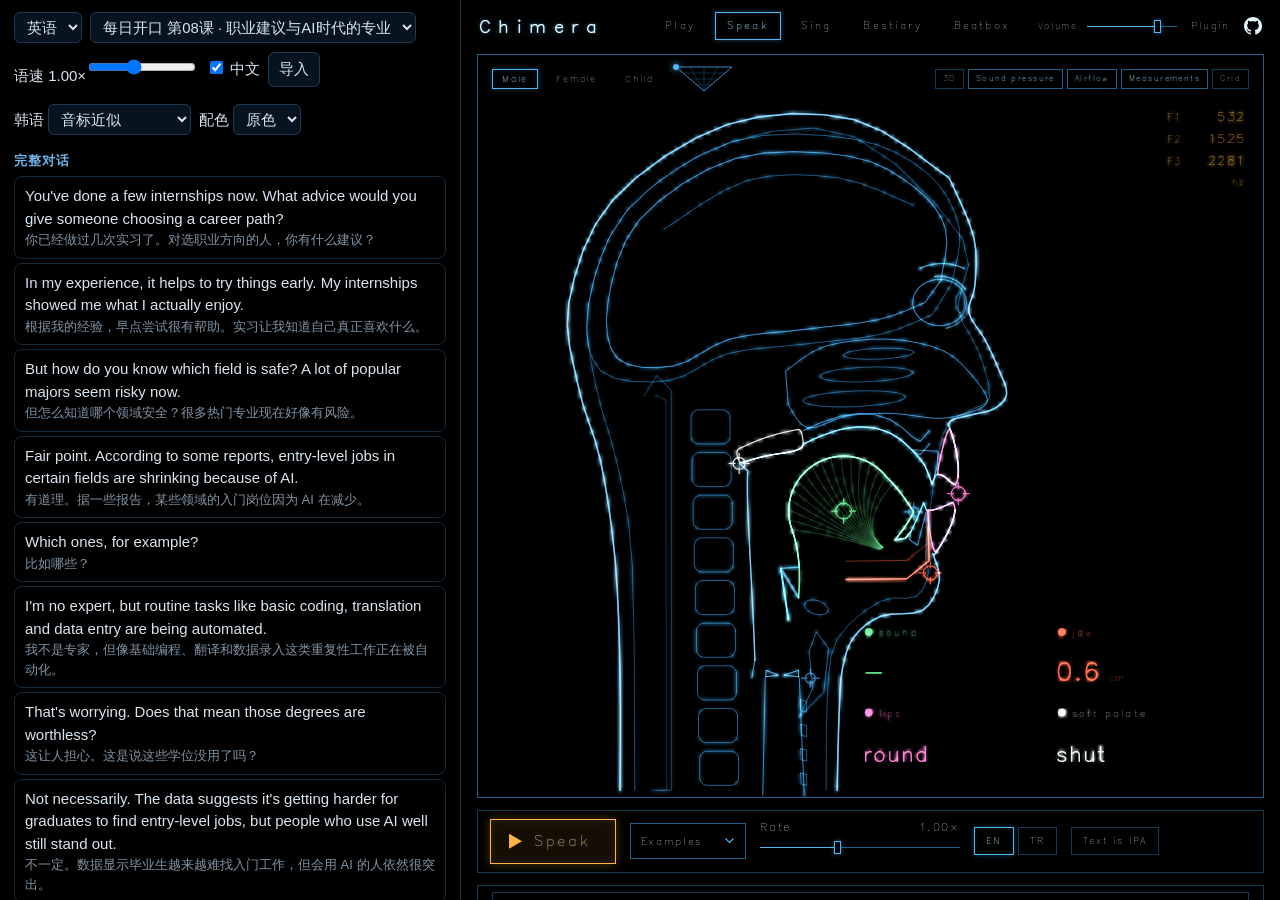
==== lesson.html @ f8e3f6cb "Update lessons" ====
<!doctype html><meta charset=utf-8><meta name=viewport content="width=device-width,initial-scale=1">
<title>每日开口 · 口型跟读</title>
<style>
html,body{margin:0;height:100%;background:#000;color:#d8e4ee;font:15px/1.5 -apple-system,"PingFang SC",sans-serif}
#app{display:grid;grid-template-columns:minmax(300px,36%) 1fr;height:100%}
#left{overflow:auto;padding:12px 14px;border-right:1px solid #1d3a52}
#wrap{overflow:hidden;position:relative;height:100%}iframe{width:100%;height:100%;border:0;transform-origin:var(--ox,55%) var(--oy,60%)}
button{background:#071420;color:#d8e4ee;border:1px solid #1d3a52;border-radius:6px;padding:5px 10px;font:inherit;cursor:pointer}select,input{background:#071420;color:#d8e4ee;border:1px solid #1d3a52;border-radius:6px;padding:5px 8px;font:inherit}
h3{margin:16px 0 6px;font-size:13px;color:#6fb4e8;letter-spacing:.08em}
.ln{padding:8px 10px;margin:4px 0;border:1px solid #12293c;border-radius:8px;cursor:pointer}
.ln:hover{border-color:#3d86bf}.ln.on{border-color:#f5a623;background:#1a1405}
.zh{color:#7f93a4;font-size:13px}.bar{display:flex;gap:8px;align-items:center;flex-wrap:wrap}
@media(max-width:800px){#app{grid-template-columns:1fr;grid-template-rows:45% 55%}}
</style>
<div id=app><div id=left><div class=bar><select id=lg><option value=en>英语</option><option value=de>德语</option><option value=ko>韩语</option></select><select id=ls></select><label>语速 <span id=rv>1.0×</span><input id=rate type=range min=.5 max=1.8 step=.05 value=1 style="width:90px"></label><label><input id=zh type=checkbox checked> 中文</label><button id=imp type=button>导入</button><button id=del type=button style="display:none">删除导入</button><input id=file type=file multiple accept=".html,.htm,.json,.txt,.md,.csv" style="display:none"><div class=bar style="margin-top:8px"><label>韩语 <select id=km><option value=ipa>音标近似</option><option value=sing>内置韩语（唱）</option></select></label><label>配色 <select id=th><option value="">原色</option><option value="sepia(.6) hue-rotate(-30deg) saturate(1.5) brightness(1.1)">暖色</option><option value="grayscale(1) brightness(1.15) contrast(1.1)">灰白</option><option value="hue-rotate(110deg) saturate(1.2)">绿色</option></select></label></div></div><div id=list></div></div>
<div id=wrap><iframe id=f src="index.html" allow="autoplay"></iframe></div></div>
<script src=ko_ipa.js></script>
<script>
let L=[],cur=0;const $=id=>document.getElementById(id),f=$('f');
function fx(){f.style.filter=$('th').value;try{localStorage.fx=JSON.stringify([$('th').selectedIndex])}catch(e){}}
function nocaps(){try{const d=f.contentDocument;if(d&&!d.getElementById('nc')){const st=d.createElement('style');st.id='nc';st.textContent='*{text-transform:none!important}';d.head.appendChild(st);const P=f.contentWindow.CanvasRenderingContext2D.prototype,o=P.fillText;P.fillText=function(t,...r){if(typeof t==='string'&&/^[A-Z][A-Z' .:,\-]{1,}$/.test(t))t=t.toLowerCase();return o.call(this,t,...r)}}}catch(e){}}
f.addEventListener('load',nocaps);f.addEventListener('load',()=>setTimeout(()=>{try{const nv=[...f.contentDocument.querySelectorAll('[role=radio]')].find(b=>b.textContent.trim()==='Speak');if(nv&&!nv.className.split(' ').includes('on'))nv.click()}catch(e){}},1500));setInterval(nocaps,1500);
$('th').oninput=fx;try{$('th').selectedIndex=JSON.parse(localStorage.fx)[0]}catch(e){}fx();


const PK='lessonPrefs';let PR={};try{PR=JSON.parse(localStorage[PK]||'{}')}catch(e){}
function savePrefs(){try{localStorage[PK]=JSON.stringify(PR)}catch(e){}}
['rate','km','zh'].forEach(i=>{const el=$(i);if(PR[i]!==undefined){if(el.type==='checkbox')el.checked=PR[i];else el.value=PR[i]}const h=()=>{PR[i]=el.type==='checkbox'?el.checked:el.value;savePrefs()};el.addEventListener('input',h);el.addEventListener('change',h)});
$('rv').textContent=(+$('rate').value).toFixed(2)+'×';document.body.classList.toggle('nozh',!$('zh').checked);
let did3d=!!PR.did3d;
let BASE=[],cl=[];function fillLs(){const g=$('lg').value;cl=L.map((l,i)=>[l,i]).filter(([l])=>(l.lang||'en')===g);$('ls').innerHTML=cl.length?cl.map(([l,i])=>`<option value=${i}>${l.title}</option>`).join(''):'<option>暂无课程</option>';if(cl.length){const sv=(PR.ls||{})[g];const pick=cl.find(([l,i])=>l.title===sv)||cl[cl.length-1];$('ls').value=pick[1];show(pick[1])}else $('list').innerHTML='<p class=zh>这个语言还没有点读课。</p>'}
let IMP=[];try{IMP=JSON.parse(localStorage.importedLessons||'[]')}catch(e){}
function saveImp(){try{localStorage.importedLessons=JSON.stringify(IMP)}catch(e){alert('存储已满，无法保存导入内容')}}
fetch('lessons.json').then(r=>r.json()).then(d=>{BASE=d;L=d.concat(IMP);try{$('lg').value=localStorage.lg||'en'}catch(e){}fillLs()});

function normLines(sections){return sections.map(sec=>({title:sec.title||'导入',lines:(sec.lines||[]).map(l=>({en:l.text||l.en||'',zh:l.zh||'',roman:l.roman||''})).filter(l=>l.en)})).filter(sec=>sec.lines.length)}
function langOf(x,def){x=(x||'').toLowerCase();return x.startsWith('ko')?'ko':x.startsWith('de')?'de':x.startsWith('en')?'en':def}
function parseFile(name,txt,def){const base=name.replace(/\.[^.]+$/,'');const ext=(name.split('.').pop()||'').toLowerCase();
 if(ext==='html'||ext==='htm'){const m=txt.match(/const DATA = (?:\/\*DATA_START\*\/)?(\{[\s\S]*?\})(?:\/\*DATA_END\*\/)?;\s*\n/);if(!m)throw Error('没找到点读卡数据');const D=JSON.parse(m[1]);return [{title:D.title||base,lang:langOf(D.lang,def),sections:normLines(D.sections)}]}
 if(ext==='json'){const D=JSON.parse(txt);const arr=Array.isArray(D)?D:[D];return arr.map(x=>({title:x.title||base,lang:langOf(x.lang,def),sections:normLines(x.sections||[{title:'导入',lines:x.lines||[]}])}))}
 const lines=txt.split(/\r?\n/).map(x=>x.trim()).filter(x=>x&&!x.startsWith('#')).map(x=>{const p=x.split(ext==='csv'?',':/\t|\|/).map(y=>y.trim());return {en:p[0],zh:p[1]||'',roman:p[2]||''}});
 return [{title:base,lang:def,sections:[{title:'导入',lines}]}]}
$('imp').onclick=()=>$('file').click();
$('file').onchange=async e=>{const fs=[...e.target.files];let last=null,errs=[];for(const f of fs){try{const r=parseFile(f.name,await f.text(),$('lg').value);for(const l of r){if(!l.sections.length)throw Error('没有可读的句子');l.imported=true;IMP=IMP.filter(x=>!(x.title===l.title&&x.lang===l.lang));IMP.push(l);last=l}}catch(err){errs.push(f.name+'：'+err.message)}}
 e.target.value='';saveImp();L=BASE.concat(IMP);if(last){$('lg').value=last.lang;try{localStorage.lg=last.lang}catch(_){}PR.ls=PR.ls||{};PR.ls[last.lang]=last.title;savePrefs();fillLs()}if(errs.length)alert('导入失败：\n'+errs.join('\n'))};
$('del').onclick=()=>{const l=L[+$('ls').value];if(l&&l.imported&&confirm('删除导入的「'+l.title+'」？')){IMP=IMP.filter(x=>x!==l&&!(x.title===l.title&&x.lang===l.lang));saveImp();L=BASE.concat(IMP);fillLs()}};
$('lg').onchange=()=>{try{localStorage.lg=$('lg').value}catch(e){}fillLs()};
$('rate').oninput=()=>$('rv').textContent=(+$('rate').value).toFixed(2)+'×';$('ls').onchange=e=>{show(+e.target.value);PR.ls=PR.ls||{};PR.ls[$('lg').value]=L[+e.target.value].title;savePrefs()};$('zh').onchange=()=>document.body.classList.toggle('nozh',!$('zh').checked);
function show(i){$('del').style.display=L[i].imported?'':'none';$('list').innerHTML=L[i].sections.map(s=>`<h3>${s.title}</h3>`+s.lines.map(l=>`<div class=ln data-lang="${L[i].lang||'en'}" data-t="${l.en.replace(/"/g,'&quot;')}"><div>${l.en}</div>${l.roman?`<div class=zh>${l.roman}</div>`:''}<div class=zh>${l.zh}</div></div>`).join('')).join('')}
document.head.insertAdjacentHTML('beforeend','<style>.nozh .zh{display:none}</style>');
$('list').onclick=async e=>{const n=e.target.closest('.ln');if(!n)return;document.querySelectorAll('.ln.on').forEach(x=>x.classList.remove('on'));n.classList.add('on');await say(n.dataset.t,n.dataset.lang)};
async function say(t,lang){const d=f.contentDocument,w=f.contentWindow;
 const curMode=(()=>{const on=[...d.querySelectorAll('[role=radio]')].find(b=>['Play','Speak','Sing','Bestiary','Beatbox'].includes(b.textContent.trim())&&(b.getAttribute('aria-checked')==='true'||b.className.split(' ').includes('on')));return on?on.textContent.trim():''})();
 const mode=curMode==='Sing'?'Sing':(curMode==='Speak'&&lang==='ko'&&$('km').value==='sing')?'Sing':'Speak';
 if(mode!==curMode){const nv=[...d.querySelectorAll('[role=radio]')].find(b=>b.textContent.trim()===mode);if(nv){nv.click();await new Promise(r=>setTimeout(r,900))}}
 if(mode==='Sing'){const ta=d.querySelector('textarea'),prim=d.querySelector('button.act-primary');if(!ta||!prim)return;if(/stop/i.test(prim.textContent)){prim.click();await new Promise(r=>setTimeout(r,250))}
  Object.getOwnPropertyDescriptor(w.HTMLTextAreaElement.prototype,'value').set.call(ta,t);ta.dispatchEvent(new w.Event('input',{bubbles:true}));await new Promise(r=>setTimeout(r,200));prim.click();return}
 const t3=[...d.querySelectorAll('label.toggle')].find(l=>l.textContent.trim()==='3D')?.querySelector('input');
 if(t3&&!t3.checked&&!did3d){t3.click();await new Promise(r=>setTimeout(r,1500))}did3d=true;PR.did3d=true;savePrefs();
 const ta=d.querySelector('textarea'),prim=d.querySelector('button.act-primary');if(!ta||!prim)return;
 if(/stop/i.test(prim.textContent)){prim.click();await new Promise(r=>setTimeout(r,250))}
 Object.getOwnPropertyDescriptor(w.HTMLTextAreaElement.prototype,'value').set.call(ta,t);ta.dispatchEvent(new w.Event('input',{bubbles:true}));
 const T=[[0,.5],[200,.76],[385,1],[500,1.15],[700,1.41],[850,1.6],[1000,1.8]],x=+$('rate').value;
 let v=1000;for(let i=1;i<T.length;i++)if(x<=T[i][1]){v=T[i-1][0]+(x-T[i-1][1])/(T[i][1]-T[i-1][1])*(T[i][0]-T[i-1][0]);break}
 const rr=[...d.querySelectorAll('input[type=range]')].find(el=>{let p=el.parentElement;for(let i=0;i<4&&p;i++){if(/×/.test(p.textContent))return true;p=p.parentElement}return false});
 if(rr){Object.getOwnPropertyDescriptor(w.HTMLInputElement.prototype,'value').set.call(rr,Math.round(v));rr.dispatchEvent(new w.Event('input',{bubbles:true}))}
 const chip=[...d.querySelectorAll('button.chip')].find(b=>/text is ipa/i.test(b.textContent));const wantIpa=lang==='ko';
 if(chip&&chip.classList.contains('on')!==wantIpa){chip.click();await new Promise(r=>setTimeout(r,300))}
 if(wantIpa)t=koIPA(t);
 Object.getOwnPropertyDescriptor(w.HTMLTextAreaElement.prototype,'value').set.call(ta,t);ta.dispatchEvent(new w.Event('input',{bubbles:true}));
 prim.click()}
</script>
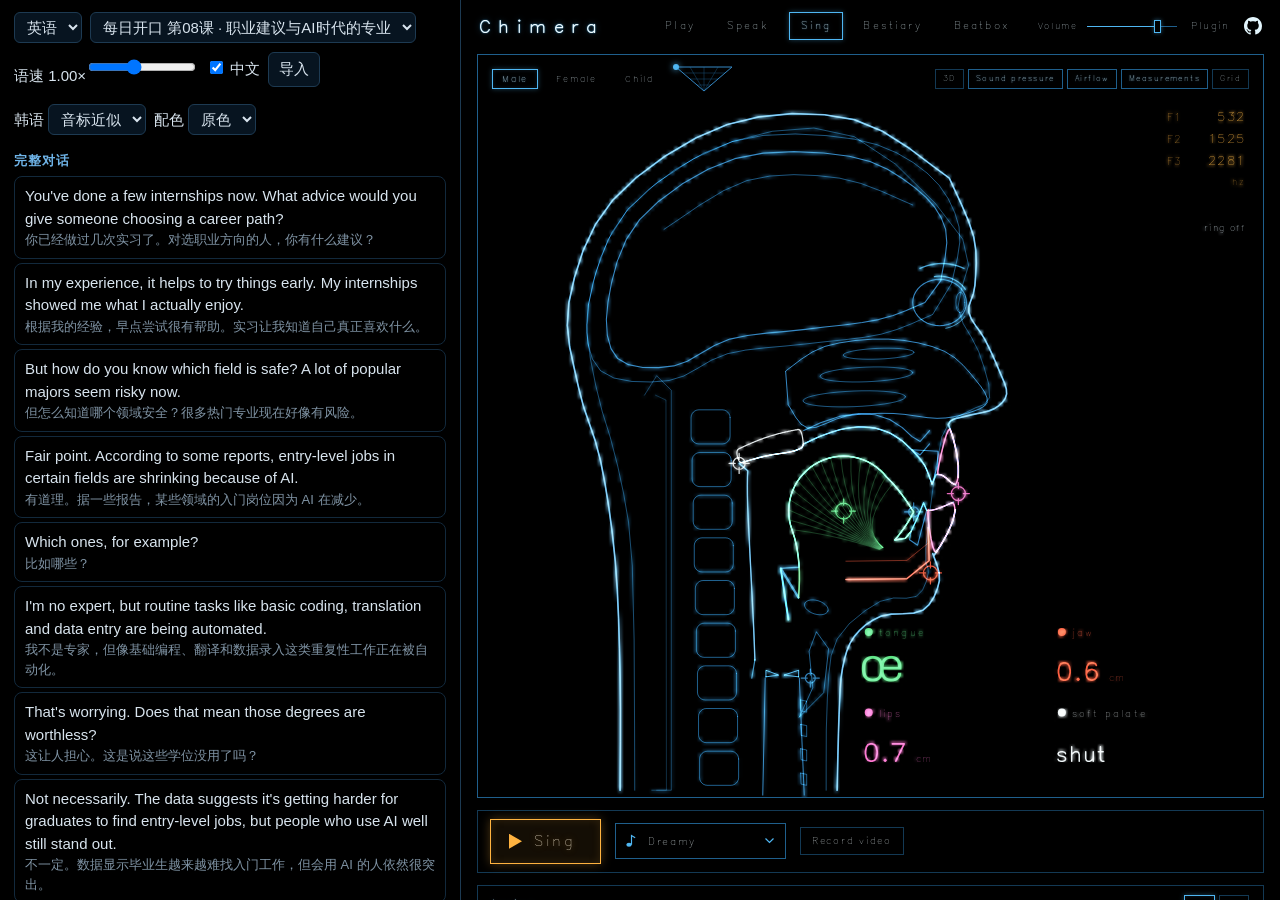
==== commit bced2402: "Update lessons" ====
--- a/lesson.html
+++ b/lesson.html
@@ -12,15 +12,14 @@
 .zh{color:#7f93a4;font-size:13px}.bar{display:flex;gap:8px;align-items:center;flex-wrap:wrap}
 @media(max-width:800px){#app{grid-template-columns:1fr;grid-template-rows:45% 55%}}
 </style>
-<div id=app><div id=left><div class=bar><select id=lg><option value=en>英语</option><option value=de>德语</option><option value=ko>韩语</option></select><select id=ls></select><label>语速 <span id=rv>1.0×</span><input id=rate type=range min=.5 max=1.8 step=.05 value=1 style="width:90px"></label><label><input id=zh type=checkbox checked> 中文</label><button id=imp type=button>导入</button><button id=del type=button style="display:none">删除导入</button><input id=file type=file multiple accept=".html,.htm,.json,.txt,.md,.csv" style="display:none"><div class=bar style="margin-top:8px"><label>韩语 <select id=km><option value=ipa>音标近似</option><option value=sing>内置韩语（唱）</option></select></label><label>配色 <select id=th><option value="">原色</option><option value="sepia(.6) hue-rotate(-30deg) saturate(1.5) brightness(1.1)">暖色</option><option value="grayscale(1) brightness(1.15) contrast(1.1)">灰白</option><option value="hue-rotate(110deg) saturate(1.2)">绿色</option></select></label></div></div><div id=list></div></div>
+<div id=app><div id=left><div class=bar><select id=lg><option value=en>英语</option><option value=de>德语</option><option value=ko>韩语</option></select><select id=ls></select><label>语速 <span id=rv>1.0×</span><input id=rate type=range min=.5 max=1.8 step=.05 value=1 style="width:90px"></label><label><input id=zh type=checkbox checked> 中文</label><button id=imp type=button>导入</button><button id=del type=button style="display:none">删除导入</button><input id=file type=file multiple accept=".html,.htm,.json,.txt,.md,.csv" style="display:none"><div class=bar style="margin-top:8px"><label>韩语 <select id=km><option value=ipa>音标近似</option><option value=raw>韩文原文</option></select></label><label>配色 <select id=th><option value="">原色</option><option value="sepia(.6) hue-rotate(-30deg) saturate(1.5) brightness(1.1)">暖色</option><option value="grayscale(1) brightness(1.15) contrast(1.1)">灰白</option><option value="hue-rotate(110deg) saturate(1.2)">绿色</option></select></label></div></div><div id=list></div></div>
 <div id=wrap><iframe id=f src="index.html" allow="autoplay"></iframe></div></div>
 <script src=ko_ipa.js></script>
 <script>
 let L=[],cur=0;const $=id=>document.getElementById(id),f=$('f');
 function fx(){f.style.filter=$('th').value;try{localStorage.fx=JSON.stringify([$('th').selectedIndex])}catch(e){}}
 function nocaps(){try{const d=f.contentDocument;if(d&&!d.getElementById('nc')){const st=d.createElement('style');st.id='nc';st.textContent='*{text-transform:none!important}';d.head.appendChild(st);const P=f.contentWindow.CanvasRenderingContext2D.prototype,o=P.fillText;P.fillText=function(t,...r){if(typeof t==='string'&&/^[A-Z][A-Z' .:,\-]{1,}$/.test(t))t=t.toLowerCase();return o.call(this,t,...r)}}}catch(e){}}
-f.addEventListener('load',nocaps);f.addEventListener('load',()=>setTimeout(()=>{try{const nv=[...f.contentDocument.querySelectorAll('[role=radio]')].find(b=>b.textContent.trim()==='Speak');if(nv&&!nv.className.split(' ').includes('on'))nv.click()}catch(e){}},1500));setInterval(nocaps,1500);
-$('th').oninput=fx;try{$('th').selectedIndex=JSON.parse(localStorage.fx)[0]}catch(e){}fx();
+f.addEventListener('load',nocaps);$('th').oninput=fx;try{$('th').selectedIndex=JSON.parse(localStorage.fx)[0]}catch(e){}fx();
 
 
 const PK='lessonPrefs';let PR={};try{PR=JSON.parse(localStorage[PK]||'{}')}catch(e){}
@@ -49,14 +48,13 @@
 function show(i){$('del').style.display=L[i].imported?'':'none';$('list').innerHTML=L[i].sections.map(s=>`<h3>${s.title}</h3>`+s.lines.map(l=>`<div class=ln data-lang="${L[i].lang||'en'}" data-t="${l.en.replace(/"/g,'&quot;')}"><div>${l.en}</div>${l.roman?`<div class=zh>${l.roman}</div>`:''}<div class=zh>${l.zh}</div></div>`).join('')).join('')}
 document.head.insertAdjacentHTML('beforeend','<style>.nozh .zh{display:none}</style>');
 $('list').onclick=async e=>{const n=e.target.closest('.ln');if(!n)return;document.querySelectorAll('.ln.on').forEach(x=>x.classList.remove('on'));n.classList.add('on');await say(n.dataset.t,n.dataset.lang)};
+function hint(m){let h=$('hint');if(!h){h=document.createElement('div');h.id='hint';h.style.cssText='position:fixed;left:14px;bottom:14px;background:#1a1405;border:1px solid #f5a623;color:#f5d48a;padding:8px 12px;border-radius:8px;z-index:9';document.body.appendChild(h)}h.textContent=m;h.style.display='block';clearTimeout(h.t);h.t=setTimeout(()=>h.style.display='none',2500)}
 async function say(t,lang){const d=f.contentDocument,w=f.contentWindow;
  const curMode=(()=>{const on=[...d.querySelectorAll('[role=radio]')].find(b=>['Play','Speak','Sing','Bestiary','Beatbox'].includes(b.textContent.trim())&&(b.getAttribute('aria-checked')==='true'||b.className.split(' ').includes('on')));return on?on.textContent.trim():''})();
- const mode=curMode==='Sing'?'Sing':(curMode==='Speak'&&lang==='ko'&&$('km').value==='sing')?'Sing':'Speak';
- if(mode!==curMode){const nv=[...d.querySelectorAll('[role=radio]')].find(b=>b.textContent.trim()===mode);if(nv){nv.click();await new Promise(r=>setTimeout(r,900))}}
+ const mode=curMode;
+ if(mode!=='Speak'&&mode!=='Sing'){hint('请先在右侧选择 Speak 或 Sing');return}
  if(mode==='Sing'){const ta=d.querySelector('textarea'),prim=d.querySelector('button.act-primary');if(!ta||!prim)return;if(/stop/i.test(prim.textContent)){prim.click();await new Promise(r=>setTimeout(r,250))}
   Object.getOwnPropertyDescriptor(w.HTMLTextAreaElement.prototype,'value').set.call(ta,t);ta.dispatchEvent(new w.Event('input',{bubbles:true}));await new Promise(r=>setTimeout(r,200));prim.click();return}
- const t3=[...d.querySelectorAll('label.toggle')].find(l=>l.textContent.trim()==='3D')?.querySelector('input');
- if(t3&&!t3.checked&&!did3d){t3.click();await new Promise(r=>setTimeout(r,1500))}did3d=true;PR.did3d=true;savePrefs();
  const ta=d.querySelector('textarea'),prim=d.querySelector('button.act-primary');if(!ta||!prim)return;
  if(/stop/i.test(prim.textContent)){prim.click();await new Promise(r=>setTimeout(r,250))}
  Object.getOwnPropertyDescriptor(w.HTMLTextAreaElement.prototype,'value').set.call(ta,t);ta.dispatchEvent(new w.Event('input',{bubbles:true}));
@@ -64,7 +62,7 @@
  let v=1000;for(let i=1;i<T.length;i++)if(x<=T[i][1]){v=T[i-1][0]+(x-T[i-1][1])/(T[i][1]-T[i-1][1])*(T[i][0]-T[i-1][0]);break}
  const rr=[...d.querySelectorAll('input[type=range]')].find(el=>{let p=el.parentElement;for(let i=0;i<4&&p;i++){if(/×/.test(p.textContent))return true;p=p.parentElement}return false});
  if(rr){Object.getOwnPropertyDescriptor(w.HTMLInputElement.prototype,'value').set.call(rr,Math.round(v));rr.dispatchEvent(new w.Event('input',{bubbles:true}))}
- const chip=[...d.querySelectorAll('button.chip')].find(b=>/text is ipa/i.test(b.textContent));const wantIpa=lang==='ko';
+ const chip=[...d.querySelectorAll('button.chip')].find(b=>/text is ipa/i.test(b.textContent));const wantIpa=lang==='ko'&&$('km').value!=='raw';
  if(chip&&chip.classList.contains('on')!==wantIpa){chip.click();await new Promise(r=>setTimeout(r,300))}
  if(wantIpa)t=koIPA(t);
  Object.getOwnPropertyDescriptor(w.HTMLTextAreaElement.prototype,'value').set.call(ta,t);ta.dispatchEvent(new w.Event('input',{bubbles:true}));
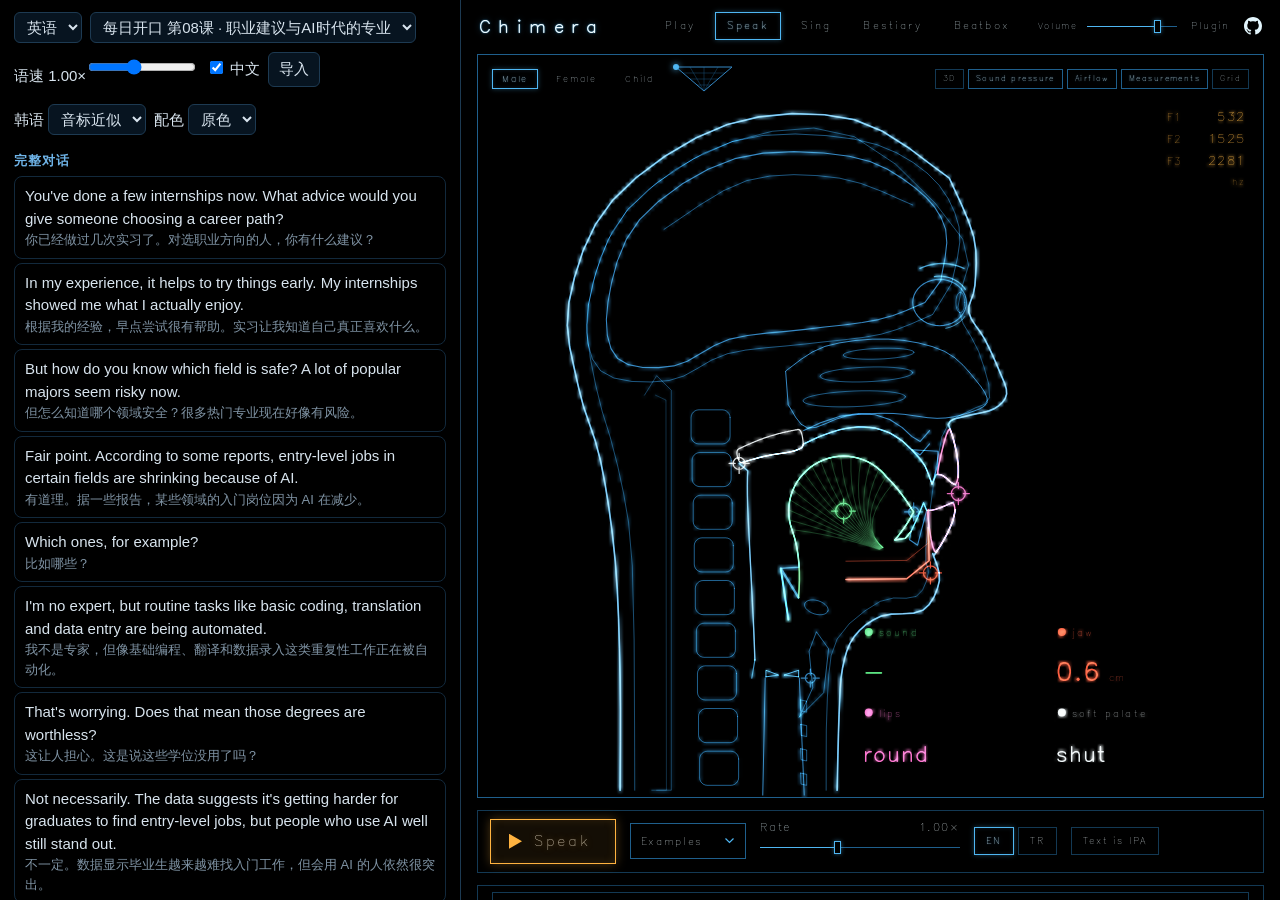
==== commit 5abe1a1d: "Update lessons" ====
--- a/lesson.html
+++ b/lesson.html
@@ -19,7 +19,7 @@
 let L=[],cur=0;const $=id=>document.getElementById(id),f=$('f');
 function fx(){f.style.filter=$('th').value;try{localStorage.fx=JSON.stringify([$('th').selectedIndex])}catch(e){}}
 function nocaps(){try{const d=f.contentDocument;if(d&&!d.getElementById('nc')){const st=d.createElement('style');st.id='nc';st.textContent='*{text-transform:none!important}';d.head.appendChild(st);const P=f.contentWindow.CanvasRenderingContext2D.prototype,o=P.fillText;P.fillText=function(t,...r){if(typeof t==='string'&&/^[A-Z][A-Z' .:,\-]{1,}$/.test(t))t=t.toLowerCase();return o.call(this,t,...r)}}}catch(e){}}
-f.addEventListener('load',nocaps);$('th').oninput=fx;try{$('th').selectedIndex=JSON.parse(localStorage.fx)[0]}catch(e){}fx();
+f.addEventListener('load',nocaps);f.addEventListener('load',()=>setTimeout(()=>{try{const nv=[...f.contentDocument.querySelectorAll('[role=radio]')].find(b=>b.textContent.trim()==='Speak');if(nv&&!nv.className.split(' ').includes('on'))nv.click()}catch(e){}},1500));$('th').oninput=fx;try{$('th').selectedIndex=JSON.parse(localStorage.fx)[0]}catch(e){}fx();
 
 
 const PK='lessonPrefs';let PR={};try{PR=JSON.parse(localStorage[PK]||'{}')}catch(e){}
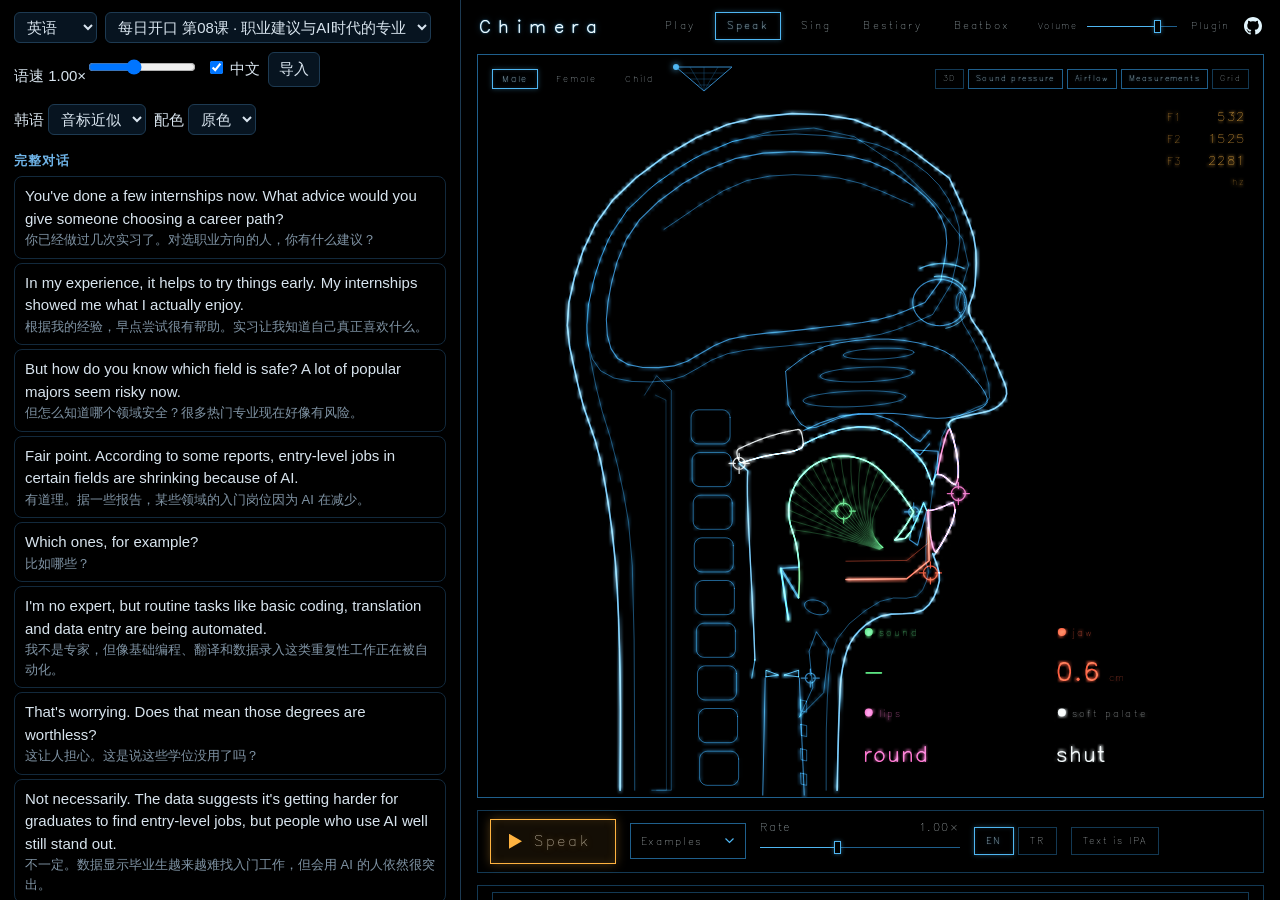
==== commit 5a0d9a6e: "Update lessons" ====
--- a/lesson.html
+++ b/lesson.html
@@ -12,7 +12,7 @@
 .zh{color:#7f93a4;font-size:13px}.bar{display:flex;gap:8px;align-items:center;flex-wrap:wrap}
 @media(max-width:800px){#app{grid-template-columns:1fr;grid-template-rows:45% 55%}}
 </style>
-<div id=app><div id=left><div class=bar><select id=lg><option value=en>英语</option><option value=de>德语</option><option value=ko>韩语</option></select><select id=ls></select><label>语速 <span id=rv>1.0×</span><input id=rate type=range min=.5 max=1.8 step=.05 value=1 style="width:90px"></label><label><input id=zh type=checkbox checked> 中文</label><button id=imp type=button>导入</button><button id=del type=button style="display:none">删除导入</button><input id=file type=file multiple accept=".html,.htm,.json,.txt,.md,.csv" style="display:none"><div class=bar style="margin-top:8px"><label>韩语 <select id=km><option value=ipa>音标近似</option><option value=raw>韩文原文</option></select></label><label>配色 <select id=th><option value="">原色</option><option value="sepia(.6) hue-rotate(-30deg) saturate(1.5) brightness(1.1)">暖色</option><option value="grayscale(1) brightness(1.15) contrast(1.1)">灰白</option><option value="hue-rotate(110deg) saturate(1.2)">绿色</option></select></label></div></div><div id=list></div></div>
+<div id=app><div id=left><div class=bar><select id=lg><option value=en>英语</option><option value=de>德语</option><option value=ko>韩语</option><option value=vi>越南语</option></select><select id=ls></select><label>语速 <span id=rv>1.0×</span><input id=rate type=range min=.5 max=1.8 step=.05 value=1 style="width:90px"></label><label><input id=zh type=checkbox checked> 中文</label><button id=imp type=button>导入</button><button id=del type=button style="display:none">删除导入</button><input id=file type=file multiple accept=".html,.htm,.json,.txt,.md,.csv" style="display:none"><div class=bar style="margin-top:8px"><label>韩语 <select id=km><option value=ipa>音标近似</option><option value=raw>韩文原文</option></select></label><label>配色 <select id=th><option value="">原色</option><option value="sepia(.6) hue-rotate(-30deg) saturate(1.5) brightness(1.1)">暖色</option><option value="grayscale(1) brightness(1.15) contrast(1.1)">灰白</option><option value="hue-rotate(110deg) saturate(1.2)">绿色</option></select></label></div></div><div id=list></div></div>
 <div id=wrap><iframe id=f src="index.html" allow="autoplay"></iframe></div></div>
 <script src=ko_ipa.js></script>
 <script>
@@ -32,8 +32,8 @@
 function saveImp(){try{localStorage.importedLessons=JSON.stringify(IMP)}catch(e){alert('存储已满，无法保存导入内容')}}
 fetch('lessons.json').then(r=>r.json()).then(d=>{BASE=d;L=d.concat(IMP);try{$('lg').value=localStorage.lg||'en'}catch(e){}fillLs()});
 
-function normLines(sections){return sections.map(sec=>({title:sec.title||'导入',lines:(sec.lines||[]).map(l=>({en:l.text||l.en||'',zh:l.zh||'',roman:l.roman||''})).filter(l=>l.en)})).filter(sec=>sec.lines.length)}
-function langOf(x,def){x=(x||'').toLowerCase();return x.startsWith('ko')?'ko':x.startsWith('de')?'de':x.startsWith('en')?'en':def}
+function normLines(sections){return sections.map(sec=>({title:sec.title||'导入',lines:(sec.lines||[]).map(l=>({en:l.text||l.en||'',zh:l.zh||'',roman:l.roman||'',ipa:l.ipa||''})).filter(l=>l.en)})).filter(sec=>sec.lines.length)}
+function langOf(x,def){x=(x||'').toLowerCase();return x.startsWith('vi')?'vi':x.startsWith('ko')?'ko':x.startsWith('de')?'de':x.startsWith('en')?'en':def}
 function parseFile(name,txt,def){const base=name.replace(/\.[^.]+$/,'');const ext=(name.split('.').pop()||'').toLowerCase();
  if(ext==='html'||ext==='htm'){const m=txt.match(/const DATA = (?:\/\*DATA_START\*\/)?(\{[\s\S]*?\})(?:\/\*DATA_END\*\/)?;\s*\n/);if(!m)throw Error('没找到点读卡数据');const D=JSON.parse(m[1]);return [{title:D.title||base,lang:langOf(D.lang,def),sections:normLines(D.sections)}]}
  if(ext==='json'){const D=JSON.parse(txt);const arr=Array.isArray(D)?D:[D];return arr.map(x=>({title:x.title||base,lang:langOf(x.lang,def),sections:normLines(x.sections||[{title:'导入',lines:x.lines||[]}])}))}
@@ -45,11 +45,11 @@
 $('del').onclick=()=>{const l=L[+$('ls').value];if(l&&l.imported&&confirm('删除导入的「'+l.title+'」？')){IMP=IMP.filter(x=>x!==l&&!(x.title===l.title&&x.lang===l.lang));saveImp();L=BASE.concat(IMP);fillLs()}};
 $('lg').onchange=()=>{try{localStorage.lg=$('lg').value}catch(e){}fillLs()};
 $('rate').oninput=()=>$('rv').textContent=(+$('rate').value).toFixed(2)+'×';$('ls').onchange=e=>{show(+e.target.value);PR.ls=PR.ls||{};PR.ls[$('lg').value]=L[+e.target.value].title;savePrefs()};$('zh').onchange=()=>document.body.classList.toggle('nozh',!$('zh').checked);
-function show(i){$('del').style.display=L[i].imported?'':'none';$('list').innerHTML=L[i].sections.map(s=>`<h3>${s.title}</h3>`+s.lines.map(l=>`<div class=ln data-lang="${L[i].lang||'en'}" data-t="${l.en.replace(/"/g,'&quot;')}"><div>${l.en}</div>${l.roman?`<div class=zh>${l.roman}</div>`:''}<div class=zh>${l.zh}</div></div>`).join('')).join('')}
+function show(i){$('del').style.display=L[i].imported?'':'none';$('list').innerHTML=L[i].sections.map(s=>`<h3>${s.title}</h3>`+s.lines.map(l=>`<div class=ln data-lang="${L[i].lang||'en'}" data-t="${l.en.replace(/"/g,'&quot;')}" data-ipa="${(l.ipa||'').replace(/"/g,'&quot;')}"><div>${l.en}</div>${l.roman?`<div class=zh>${l.roman}</div>`:''}<div class=zh>${l.zh}</div></div>`).join('')).join('')}
 document.head.insertAdjacentHTML('beforeend','<style>.nozh .zh{display:none}</style>');
-$('list').onclick=async e=>{const n=e.target.closest('.ln');if(!n)return;document.querySelectorAll('.ln.on').forEach(x=>x.classList.remove('on'));n.classList.add('on');await say(n.dataset.t,n.dataset.lang)};
+$('list').onclick=async e=>{const n=e.target.closest('.ln');if(!n)return;document.querySelectorAll('.ln.on').forEach(x=>x.classList.remove('on'));n.classList.add('on');await say(n.dataset.t,n.dataset.lang,n.dataset.ipa)};
 function hint(m){let h=$('hint');if(!h){h=document.createElement('div');h.id='hint';h.style.cssText='position:fixed;left:14px;bottom:14px;background:#1a1405;border:1px solid #f5a623;color:#f5d48a;padding:8px 12px;border-radius:8px;z-index:9';document.body.appendChild(h)}h.textContent=m;h.style.display='block';clearTimeout(h.t);h.t=setTimeout(()=>h.style.display='none',2500)}
-async function say(t,lang){const d=f.contentDocument,w=f.contentWindow;
+async function say(t,lang,ipa){const d=f.contentDocument,w=f.contentWindow;
  const curMode=(()=>{const on=[...d.querySelectorAll('[role=radio]')].find(b=>['Play','Speak','Sing','Bestiary','Beatbox'].includes(b.textContent.trim())&&(b.getAttribute('aria-checked')==='true'||b.className.split(' ').includes('on')));return on?on.textContent.trim():''})();
  const mode=curMode;
  if(mode!=='Speak'&&mode!=='Sing'){hint('请先在右侧选择 Speak 或 Sing');return}
@@ -62,9 +62,9 @@
  let v=1000;for(let i=1;i<T.length;i++)if(x<=T[i][1]){v=T[i-1][0]+(x-T[i-1][1])/(T[i][1]-T[i-1][1])*(T[i][0]-T[i-1][0]);break}
  const rr=[...d.querySelectorAll('input[type=range]')].find(el=>{let p=el.parentElement;for(let i=0;i<4&&p;i++){if(/×/.test(p.textContent))return true;p=p.parentElement}return false});
  if(rr){Object.getOwnPropertyDescriptor(w.HTMLInputElement.prototype,'value').set.call(rr,Math.round(v));rr.dispatchEvent(new w.Event('input',{bubbles:true}))}
- const chip=[...d.querySelectorAll('button.chip')].find(b=>/text is ipa/i.test(b.textContent));const wantIpa=lang==='ko'&&$('km').value!=='raw';
+ const chip=[...d.querySelectorAll('button.chip')].find(b=>/text is ipa/i.test(b.textContent));const wantIpa=(lang==='ko'&&$('km').value!=='raw')||(lang==='vi'&&!!ipa);
  if(chip&&chip.classList.contains('on')!==wantIpa){chip.click();await new Promise(r=>setTimeout(r,300))}
- if(wantIpa)t=koIPA(t);
+ if(wantIpa)t=lang==='vi'?ipa:koIPA(t);
  Object.getOwnPropertyDescriptor(w.HTMLTextAreaElement.prototype,'value').set.call(ta,t);ta.dispatchEvent(new w.Event('input',{bubbles:true}));
  prim.click()}
 </script>
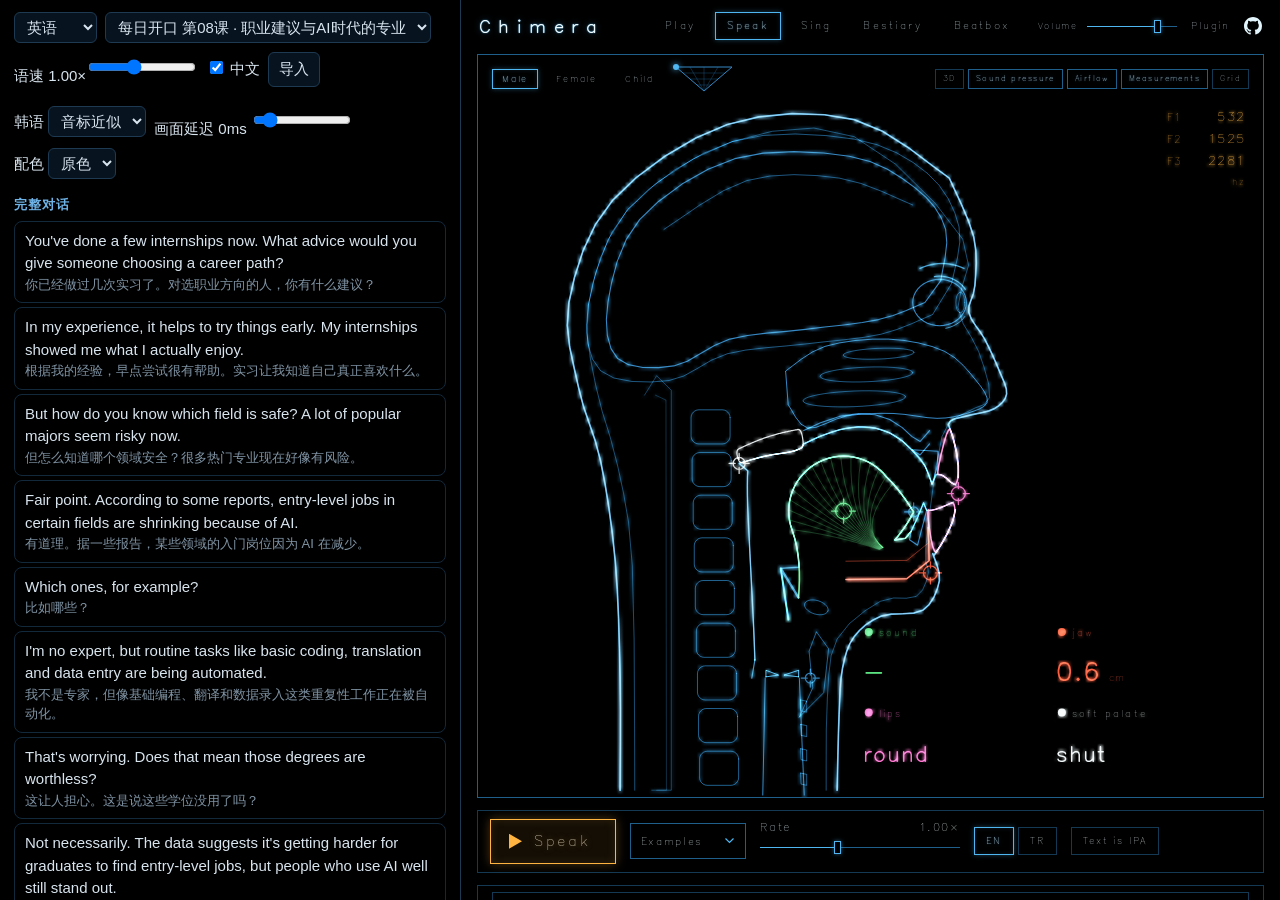
==== commit 8829cbc2: "Update lessons" ====
--- a/lesson.html
+++ b/lesson.html
@@ -12,7 +12,7 @@
 .zh{color:#7f93a4;font-size:13px}.bar{display:flex;gap:8px;align-items:center;flex-wrap:wrap}
 @media(max-width:800px){#app{grid-template-columns:1fr;grid-template-rows:45% 55%}}
 </style>
-<div id=app><div id=left><div class=bar><select id=lg><option value=en>英语</option><option value=de>德语</option><option value=ko>韩语</option><option value=vi>越南语</option></select><select id=ls></select><label>语速 <span id=rv>1.0×</span><input id=rate type=range min=.5 max=1.8 step=.05 value=1 style="width:90px"></label><label><input id=zh type=checkbox checked> 中文</label><button id=imp type=button>导入</button><button id=del type=button style="display:none">删除导入</button><input id=file type=file multiple accept=".html,.htm,.json,.txt,.md,.csv" style="display:none"><div class=bar style="margin-top:8px"><label>韩语 <select id=km><option value=ipa>音标近似</option><option value=raw>韩文原文</option></select></label><label>配色 <select id=th><option value="">原色</option><option value="sepia(.6) hue-rotate(-30deg) saturate(1.5) brightness(1.1)">暖色</option><option value="grayscale(1) brightness(1.15) contrast(1.1)">灰白</option><option value="hue-rotate(110deg) saturate(1.2)">绿色</option></select></label></div></div><div id=list></div></div>
+<div id=app><div id=left><div class=bar><select id=lg><option value=en>英语</option><option value=de>德语</option><option value=ko>韩语</option><option value=vi>越南语</option></select><select id=ls></select><label>语速 <span id=rv>1.0×</span><input id=rate type=range min=.5 max=1.8 step=.05 value=1 style="width:90px"></label><label><input id=zh type=checkbox checked> 中文</label><button id=imp type=button>导入</button><button id=del type=button style="display:none">删除导入</button><input id=file type=file multiple accept=".html,.htm,.json,.txt,.md,.csv" style="display:none"><div class=bar style="margin-top:8px"><label>韩语 <select id=km><option value=ipa>音标近似</option><option value=raw>韩文原文</option></select></label><label title="画面比声音早时，加大这个值让画面晚一点">画面延迟 <span id=vdv>0</span>ms <input id=vd type=range min=0 max=500 step=10 value=0 style="width:80px"></label><label>配色 <select id=th><option value="">原色</option><option value="sepia(.6) hue-rotate(-30deg) saturate(1.5) brightness(1.1)">暖色</option><option value="grayscale(1) brightness(1.15) contrast(1.1)">灰白</option><option value="hue-rotate(110deg) saturate(1.2)">绿色</option></select></label></div></div><div id=list></div></div>
 <div id=wrap><iframe id=f src="index.html" allow="autoplay"></iframe></div></div>
 <script src=ko_ipa.js></script>
 <script>
@@ -26,6 +26,11 @@
 function savePrefs(){try{localStorage[PK]=JSON.stringify(PR)}catch(e){}}
 ['rate','km','zh'].forEach(i=>{const el=$(i);if(PR[i]!==undefined){if(el.type==='checkbox')el.checked=PR[i];else el.value=PR[i]}const h=()=>{PR[i]=el.type==='checkbox'?el.checked:el.value;savePrefs()};el.addEventListener('input',h);el.addEventListener('change',h)});
 $('rv').textContent=(+$('rate').value).toFixed(2)+'×';document.body.classList.toggle('nozh',!$('zh').checked);
+
+function installSync(){try{const P=f.contentWindow.MessagePort.prototype;if(P.__sync)return;const desc=Object.getOwnPropertyDescriptor(P,'onmessage');Object.defineProperty(P,'onmessage',{configurable:true,get(){return desc.get.call(this)},set(h){if(typeof h!=='function')return desc.set.call(this,h);const port=this;return desc.set.call(this,function(ev){const dl=+window.__vd||0;if(dl>0)setTimeout(()=>h.call(port,ev),dl);else h.call(port,ev)})}});P.__sync=true}catch(e){}}
+f.addEventListener('load',installSync);installSync();
+window.__vd=+(PR.vd||0);$('vd').value=window.__vd;$('vdv').textContent=window.__vd;
+$('vd').oninput=()=>{window.__vd=+$('vd').value;$('vdv').textContent=$('vd').value;PR.vd=$('vd').value;savePrefs()};
 let did3d=!!PR.did3d;
 let BASE=[],cl=[];function fillLs(){const g=$('lg').value;cl=L.map((l,i)=>[l,i]).filter(([l])=>(l.lang||'en')===g);$('ls').innerHTML=cl.length?cl.map(([l,i])=>`<option value=${i}>${l.title}</option>`).join(''):'<option>暂无课程</option>';if(cl.length){const sv=(PR.ls||{})[g];const pick=cl.find(([l,i])=>l.title===sv)||cl[cl.length-1];$('ls').value=pick[1];show(pick[1])}else $('list').innerHTML='<p class=zh>这个语言还没有点读课。</p>'}
 let IMP=[];try{IMP=JSON.parse(localStorage.importedLessons||'[]')}catch(e){}
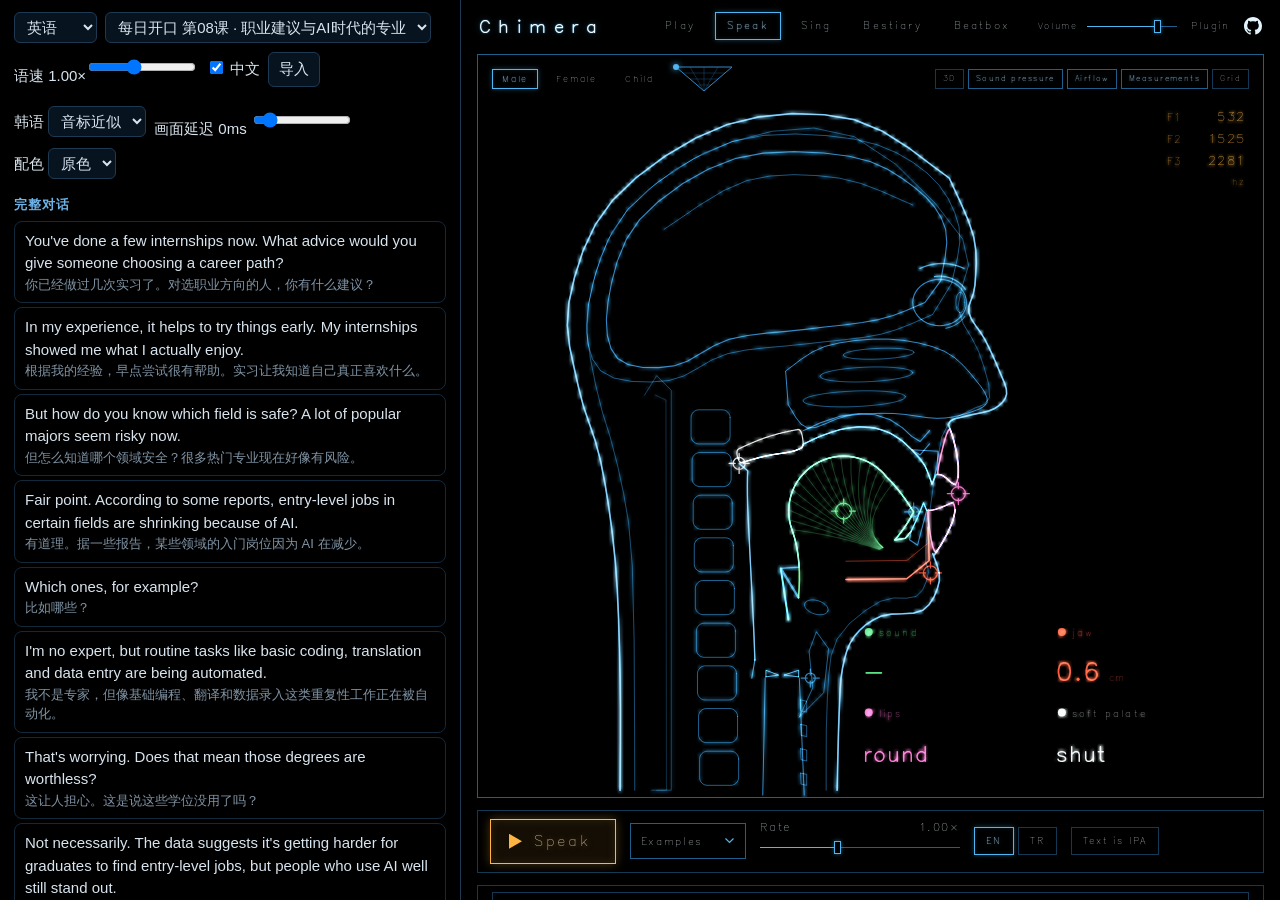
==== commit ffe4466e: "Update lessons" ====
--- a/lesson.html
+++ b/lesson.html
@@ -10,15 +10,15 @@
 .ln{padding:8px 10px;margin:4px 0;border:1px solid #12293c;border-radius:8px;cursor:pointer}
 .ln:hover{border-color:#3d86bf}.ln.on{border-color:#f5a623;background:#1a1405}
 .zh{color:#7f93a4;font-size:13px}.bar{display:flex;gap:8px;align-items:center;flex-wrap:wrap}
-@media(max-width:800px){#app{grid-template-columns:1fr;grid-template-rows:45% 55%}}
+#lay{display:none}@media(max-width:800px){#app{grid-template-columns:1fr;grid-template-rows:50% 50%}#left{border-right:0;border-top:1px solid #1d3a52}body.viewtop #wrap{order:-1}body.viewtop #app{grid-template-rows:56% 44%}#f{width:133.34%;height:133.34%;transform:scale(.75);transform-origin:0 0}body:not(.viewtop) #left{border-top:0;border-bottom:1px solid #1d3a52}#lay{display:block;position:fixed;right:10px;bottom:10px;z-index:20;background:#0b2236;color:#d8e4ee;border:1px solid #3d86bf;border-radius:20px;padding:8px 14px;font:inherit;opacity:.95}}
 </style>
-<div id=app><div id=left><div class=bar><select id=lg><option value=en>英语</option><option value=de>德语</option><option value=ko>韩语</option><option value=vi>越南语</option></select><select id=ls></select><label>语速 <span id=rv>1.0×</span><input id=rate type=range min=.5 max=1.8 step=.05 value=1 style="width:90px"></label><label><input id=zh type=checkbox checked> 中文</label><button id=imp type=button>导入</button><button id=del type=button style="display:none">删除导入</button><input id=file type=file multiple accept=".html,.htm,.json,.txt,.md,.csv" style="display:none"><div class=bar style="margin-top:8px"><label>韩语 <select id=km><option value=ipa>音标近似</option><option value=raw>韩文原文</option></select></label><label title="画面比声音早时，加大这个值让画面晚一点">画面延迟 <span id=vdv>0</span>ms <input id=vd type=range min=0 max=500 step=10 value=0 style="width:80px"></label><label>配色 <select id=th><option value="">原色</option><option value="sepia(.6) hue-rotate(-30deg) saturate(1.5) brightness(1.1)">暖色</option><option value="grayscale(1) brightness(1.15) contrast(1.1)">灰白</option><option value="hue-rotate(110deg) saturate(1.2)">绿色</option></select></label></div></div><div id=list></div></div>
+<button id=lay type=button></button><div id=app><div id=left><div class=bar><select id=lg><option value=en>英语</option><option value=de>德语</option><option value=ko>韩语</option><option value=vi>越南语</option></select><select id=ls></select><label>语速 <span id=rv>1.0×</span><input id=rate type=range min=.5 max=1.8 step=.05 value=1 style="width:90px"></label><label><input id=zh type=checkbox checked> 中文</label><button id=imp type=button>导入</button><button id=del type=button style="display:none">删除导入</button><input id=file type=file multiple accept=".html,.htm,.json,.txt,.md,.csv" style="display:none"><div class=bar style="margin-top:8px"><label>韩语 <select id=km><option value=ipa>音标近似</option><option value=raw>韩文原文</option></select></label><label title="画面比声音早时，加大这个值让画面晚一点">画面延迟 <span id=vdv>0</span>ms <input id=vd type=range min=0 max=500 step=10 value=0 style="width:80px"></label><label>配色 <select id=th><option value="">原色</option><option value="sepia(.6) hue-rotate(-30deg) saturate(1.5) brightness(1.1)">暖色</option><option value="grayscale(1) brightness(1.15) contrast(1.1)">灰白</option><option value="hue-rotate(110deg) saturate(1.2)">绿色</option></select></label></div></div><div id=list></div></div>
 <div id=wrap><iframe id=f src="index.html" allow="autoplay"></iframe></div></div>
 <script src=ko_ipa.js></script>
 <script>
 let L=[],cur=0;const $=id=>document.getElementById(id),f=$('f');
 function fx(){f.style.filter=$('th').value;try{localStorage.fx=JSON.stringify([$('th').selectedIndex])}catch(e){}}
-function nocaps(){try{const d=f.contentDocument;if(d&&!d.getElementById('nc')){const st=d.createElement('style');st.id='nc';st.textContent='*{text-transform:none!important}';d.head.appendChild(st);const P=f.contentWindow.CanvasRenderingContext2D.prototype,o=P.fillText;P.fillText=function(t,...r){if(typeof t==='string'&&/^[A-Z][A-Z' .:,\-]{1,}$/.test(t))t=t.toLowerCase();return o.call(this,t,...r)}}}catch(e){}}
+function nocaps(){try{const d=f.contentDocument;if(d&&!d.getElementById('nc')){const st=d.createElement('style');st.id='nc';st.textContent='*{text-transform:none!important}@media(max-width:700px){.brand,.topbar-right{display:none!important}}';d.head.appendChild(st);const P=f.contentWindow.CanvasRenderingContext2D.prototype,o=P.fillText;P.fillText=function(t,...r){if(typeof t==='string'&&/^[A-Z][A-Z' .:,\-]{1,}$/.test(t))t=t.toLowerCase();return o.call(this,t,...r)}}}catch(e){}}
 f.addEventListener('load',nocaps);f.addEventListener('load',()=>setTimeout(()=>{try{const nv=[...f.contentDocument.querySelectorAll('[role=radio]')].find(b=>b.textContent.trim()==='Speak');if(nv&&!nv.className.split(' ').includes('on'))nv.click()}catch(e){}},1500));$('th').oninput=fx;try{$('th').selectedIndex=JSON.parse(localStorage.fx)[0]}catch(e){}fx();
 
 
@@ -31,6 +31,10 @@
 f.addEventListener('load',installSync);installSync();
 window.__vd=+(PR.vd||0);$('vd').value=window.__vd;$('vdv').textContent=window.__vd;
 $('vd').oninput=()=>{window.__vd=+$('vd').value;$('vdv').textContent=$('vd').value;PR.vd=$('vd').value;savePrefs()};
+
+let VT=PR.vt===undefined?true:!!PR.vt;
+function applyVT(){document.body.classList.toggle('viewtop',VT);$('lay').textContent=VT?'⇅ 视图在上':'⇅ 课文在上'}
+$('lay').onclick=()=>{VT=!VT;PR.vt=VT;savePrefs();applyVT()};applyVT();
 let did3d=!!PR.did3d;
 let BASE=[],cl=[];function fillLs(){const g=$('lg').value;cl=L.map((l,i)=>[l,i]).filter(([l])=>(l.lang||'en')===g);$('ls').innerHTML=cl.length?cl.map(([l,i])=>`<option value=${i}>${l.title}</option>`).join(''):'<option>暂无课程</option>';if(cl.length){const sv=(PR.ls||{})[g];const pick=cl.find(([l,i])=>l.title===sv)||cl[cl.length-1];$('ls').value=pick[1];show(pick[1])}else $('list').innerHTML='<p class=zh>这个语言还没有点读课。</p>'}
 let IMP=[];try{IMP=JSON.parse(localStorage.importedLessons||'[]')}catch(e){}
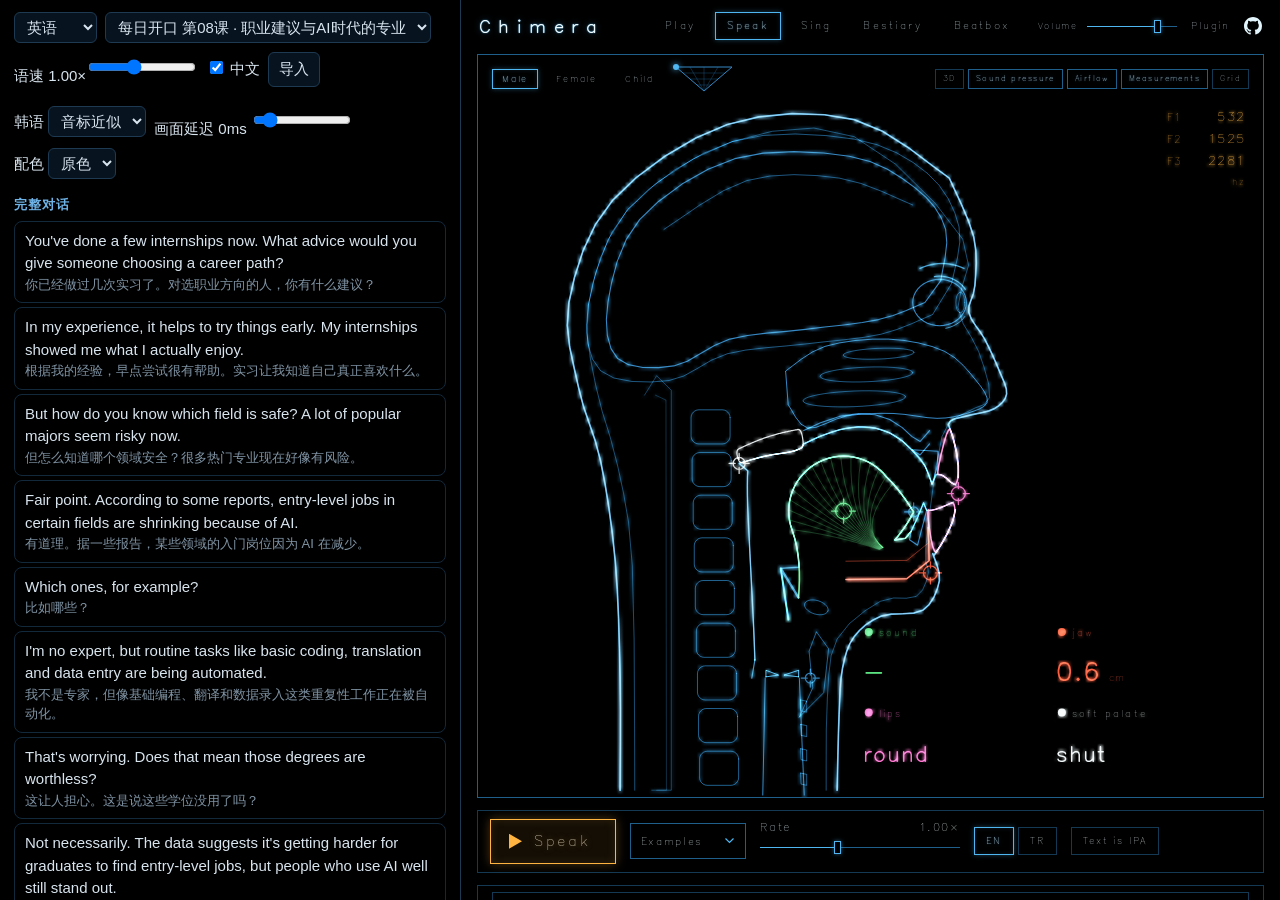
==== commit ef2e6cdf: "Update lessons" ====
--- a/lesson.html
+++ b/lesson.html
@@ -12,9 +12,9 @@
 .zh{color:#7f93a4;font-size:13px}.bar{display:flex;gap:8px;align-items:center;flex-wrap:wrap}
 #lay{display:none}@media(max-width:800px){#app{grid-template-columns:1fr;grid-template-rows:50% 50%}#left{border-right:0;border-top:1px solid #1d3a52}body.viewtop #wrap{order:-1}body.viewtop #app{grid-template-rows:56% 44%}#f{width:133.34%;height:133.34%;transform:scale(.75);transform-origin:0 0}body:not(.viewtop) #left{border-top:0;border-bottom:1px solid #1d3a52}#lay{display:block;position:fixed;right:10px;bottom:10px;z-index:20;background:#0b2236;color:#d8e4ee;border:1px solid #3d86bf;border-radius:20px;padding:8px 14px;font:inherit;opacity:.95}}
 </style>
-<button id=lay type=button></button><div id=app><div id=left><div class=bar><select id=lg><option value=en>英语</option><option value=de>德语</option><option value=ko>韩语</option><option value=vi>越南语</option></select><select id=ls></select><label>语速 <span id=rv>1.0×</span><input id=rate type=range min=.5 max=1.8 step=.05 value=1 style="width:90px"></label><label><input id=zh type=checkbox checked> 中文</label><button id=imp type=button>导入</button><button id=del type=button style="display:none">删除导入</button><input id=file type=file multiple accept=".html,.htm,.json,.txt,.md,.csv" style="display:none"><div class=bar style="margin-top:8px"><label>韩语 <select id=km><option value=ipa>音标近似</option><option value=raw>韩文原文</option></select></label><label title="画面比声音早时，加大这个值让画面晚一点">画面延迟 <span id=vdv>0</span>ms <input id=vd type=range min=0 max=500 step=10 value=0 style="width:80px"></label><label>配色 <select id=th><option value="">原色</option><option value="sepia(.6) hue-rotate(-30deg) saturate(1.5) brightness(1.1)">暖色</option><option value="grayscale(1) brightness(1.15) contrast(1.1)">灰白</option><option value="hue-rotate(110deg) saturate(1.2)">绿色</option></select></label></div></div><div id=list></div></div>
+<button id=lay type=button></button><div id=app><div id=left><div class=bar><select id=lg><option value=en>英语</option><option value=de>德语</option><option value=ko>韩语</option><option value=vi>越南语</option><option value=ja>日语</option></select><select id=ls></select><label>语速 <span id=rv>1.0×</span><input id=rate type=range min=.5 max=1.8 step=.05 value=1 style="width:90px"></label><label><input id=zh type=checkbox checked> 中文</label><button id=imp type=button>导入</button><button id=del type=button style="display:none">删除导入</button><input id=file type=file multiple accept=".html,.htm,.json,.txt,.md,.csv" style="display:none"><div class=bar style="margin-top:8px"><label>韩语 <select id=km><option value=ipa>音标近似</option><option value=raw>韩文原文</option></select></label><label title="画面比声音早时，加大这个值让画面晚一点">画面延迟 <span id=vdv>0</span>ms <input id=vd type=range min=0 max=500 step=10 value=0 style="width:80px"></label><label>配色 <select id=th><option value="">原色</option><option value="sepia(.6) hue-rotate(-30deg) saturate(1.5) brightness(1.1)">暖色</option><option value="grayscale(1) brightness(1.15) contrast(1.1)">灰白</option><option value="hue-rotate(110deg) saturate(1.2)">绿色</option></select></label></div></div><div id=list></div></div>
 <div id=wrap><iframe id=f src="index.html" allow="autoplay"></iframe></div></div>
-<script src=ko_ipa.js></script>
+<script src=ko_ipa.js></script><script src=ja_ko.js></script>
 <script>
 let L=[],cur=0;const $=id=>document.getElementById(id),f=$('f');
 function fx(){f.style.filter=$('th').value;try{localStorage.fx=JSON.stringify([$('th').selectedIndex])}catch(e){}}
@@ -42,7 +42,7 @@
 fetch('lessons.json').then(r=>r.json()).then(d=>{BASE=d;L=d.concat(IMP);try{$('lg').value=localStorage.lg||'en'}catch(e){}fillLs()});
 
 function normLines(sections){return sections.map(sec=>({title:sec.title||'导入',lines:(sec.lines||[]).map(l=>({en:l.text||l.en||'',zh:l.zh||'',roman:l.roman||'',ipa:l.ipa||''})).filter(l=>l.en)})).filter(sec=>sec.lines.length)}
-function langOf(x,def){x=(x||'').toLowerCase();return x.startsWith('vi')?'vi':x.startsWith('ko')?'ko':x.startsWith('de')?'de':x.startsWith('en')?'en':def}
+function langOf(x,def){x=(x||'').toLowerCase();return x.startsWith('ja')?'ja':x.startsWith('vi')?'vi':x.startsWith('ko')?'ko':x.startsWith('de')?'de':x.startsWith('en')?'en':def}
 function parseFile(name,txt,def){const base=name.replace(/\.[^.]+$/,'');const ext=(name.split('.').pop()||'').toLowerCase();
  if(ext==='html'||ext==='htm'){const m=txt.match(/const DATA = (?:\/\*DATA_START\*\/)?(\{[\s\S]*?\})(?:\/\*DATA_END\*\/)?;\s*\n/);if(!m)throw Error('没找到点读卡数据');const D=JSON.parse(m[1]);return [{title:D.title||base,lang:langOf(D.lang,def),sections:normLines(D.sections)}]}
  if(ext==='json'){const D=JSON.parse(txt);const arr=Array.isArray(D)?D:[D];return arr.map(x=>({title:x.title||base,lang:langOf(x.lang,def),sections:normLines(x.sections||[{title:'导入',lines:x.lines||[]}])}))}
@@ -54,15 +54,16 @@
 $('del').onclick=()=>{const l=L[+$('ls').value];if(l&&l.imported&&confirm('删除导入的「'+l.title+'」？')){IMP=IMP.filter(x=>x!==l&&!(x.title===l.title&&x.lang===l.lang));saveImp();L=BASE.concat(IMP);fillLs()}};
 $('lg').onchange=()=>{try{localStorage.lg=$('lg').value}catch(e){}fillLs()};
 $('rate').oninput=()=>$('rv').textContent=(+$('rate').value).toFixed(2)+'×';$('ls').onchange=e=>{show(+e.target.value);PR.ls=PR.ls||{};PR.ls[$('lg').value]=L[+e.target.value].title;savePrefs()};$('zh').onchange=()=>document.body.classList.toggle('nozh',!$('zh').checked);
-function show(i){$('del').style.display=L[i].imported?'':'none';$('list').innerHTML=L[i].sections.map(s=>`<h3>${s.title}</h3>`+s.lines.map(l=>`<div class=ln data-lang="${L[i].lang||'en'}" data-t="${l.en.replace(/"/g,'&quot;')}" data-ipa="${(l.ipa||'').replace(/"/g,'&quot;')}"><div>${l.en}</div>${l.roman?`<div class=zh>${l.roman}</div>`:''}<div class=zh>${l.zh}</div></div>`).join('')).join('')}
+function show(i){$('del').style.display=L[i].imported?'':'none';$('list').innerHTML=L[i].sections.map(s=>`<h3>${s.title}</h3>`+s.lines.map(l=>`<div class=ln data-lang="${L[i].lang||'en'}" data-t="${l.en.replace(/"/g,'&quot;')}" data-ipa="${(l.ipa||'').replace(/"/g,'&quot;')}" data-roman="${(l.roman||'').replace(/"/g,'&quot;')}"><div>${l.en}</div>${l.roman?`<div class=zh>${l.roman}</div>`:''}<div class=zh>${l.zh}</div></div>`).join('')).join('')}
 document.head.insertAdjacentHTML('beforeend','<style>.nozh .zh{display:none}</style>');
-$('list').onclick=async e=>{const n=e.target.closest('.ln');if(!n)return;document.querySelectorAll('.ln.on').forEach(x=>x.classList.remove('on'));n.classList.add('on');await say(n.dataset.t,n.dataset.lang,n.dataset.ipa)};
+$('list').onclick=async e=>{const n=e.target.closest('.ln');if(!n)return;document.querySelectorAll('.ln.on').forEach(x=>x.classList.remove('on'));n.classList.add('on');await say(n.dataset.t,n.dataset.lang,n.dataset.ipa,n.dataset.roman)};
 function hint(m){let h=$('hint');if(!h){h=document.createElement('div');h.id='hint';h.style.cssText='position:fixed;left:14px;bottom:14px;background:#1a1405;border:1px solid #f5a623;color:#f5d48a;padding:8px 12px;border-radius:8px;z-index:9';document.body.appendChild(h)}h.textContent=m;h.style.display='block';clearTimeout(h.t);h.t=setTimeout(()=>h.style.display='none',2500)}
-async function say(t,lang,ipa){const d=f.contentDocument,w=f.contentWindow;
+async function say(t,lang,ipa,roman){const d=f.contentDocument,w=f.contentWindow;
  const curMode=(()=>{const on=[...d.querySelectorAll('[role=radio]')].find(b=>['Play','Speak','Sing','Bestiary','Beatbox'].includes(b.textContent.trim())&&(b.getAttribute('aria-checked')==='true'||b.className.split(' ').includes('on')));return on?on.textContent.trim():''})();
  const mode=curMode;
  if(mode!=='Speak'&&mode!=='Sing'){hint('请先在右侧选择 Speak 或 Sing');return}
- if(mode==='Sing'){const ta=d.querySelector('textarea'),prim=d.querySelector('button.act-primary');if(!ta||!prim)return;if(/stop/i.test(prim.textContent)){prim.click();await new Promise(r=>setTimeout(r,250))}
+ if(mode==='Sing'){if(lang==='ja'&&roman)t=jaHangul(roman);else if(lang==='vi')t=t.normalize('NFD').replace(/[\u0300-\u036f]/g,'').replace(/đ/g,'d').replace(/Đ/g,'D');
+  const ta=d.querySelector('textarea'),prim=d.querySelector('button.act-primary');if(!ta||!prim)return;if(/stop/i.test(prim.textContent)){prim.click();await new Promise(r=>setTimeout(r,250))}
   Object.getOwnPropertyDescriptor(w.HTMLTextAreaElement.prototype,'value').set.call(ta,t);ta.dispatchEvent(new w.Event('input',{bubbles:true}));await new Promise(r=>setTimeout(r,200));prim.click();return}
  const ta=d.querySelector('textarea'),prim=d.querySelector('button.act-primary');if(!ta||!prim)return;
  if(/stop/i.test(prim.textContent)){prim.click();await new Promise(r=>setTimeout(r,250))}
@@ -71,9 +72,9 @@
  let v=1000;for(let i=1;i<T.length;i++)if(x<=T[i][1]){v=T[i-1][0]+(x-T[i-1][1])/(T[i][1]-T[i-1][1])*(T[i][0]-T[i-1][0]);break}
  const rr=[...d.querySelectorAll('input[type=range]')].find(el=>{let p=el.parentElement;for(let i=0;i<4&&p;i++){if(/×/.test(p.textContent))return true;p=p.parentElement}return false});
  if(rr){Object.getOwnPropertyDescriptor(w.HTMLInputElement.prototype,'value').set.call(rr,Math.round(v));rr.dispatchEvent(new w.Event('input',{bubbles:true}))}
- const chip=[...d.querySelectorAll('button.chip')].find(b=>/text is ipa/i.test(b.textContent));const wantIpa=(lang==='ko'&&$('km').value!=='raw')||(lang==='vi'&&!!ipa);
+ const chip=[...d.querySelectorAll('button.chip')].find(b=>/text is ipa/i.test(b.textContent));const wantIpa=(lang==='ko'&&$('km').value!=='raw')||((lang==='vi'||lang==='ja')&&!!ipa);
  if(chip&&chip.classList.contains('on')!==wantIpa){chip.click();await new Promise(r=>setTimeout(r,300))}
- if(wantIpa)t=lang==='vi'?ipa:koIPA(t);
+ if(wantIpa)t=(lang==='vi'||lang==='ja')?ipa:koIPA(t);
  Object.getOwnPropertyDescriptor(w.HTMLTextAreaElement.prototype,'value').set.call(ta,t);ta.dispatchEvent(new w.Event('input',{bubbles:true}));
  prim.click()}
 </script>
